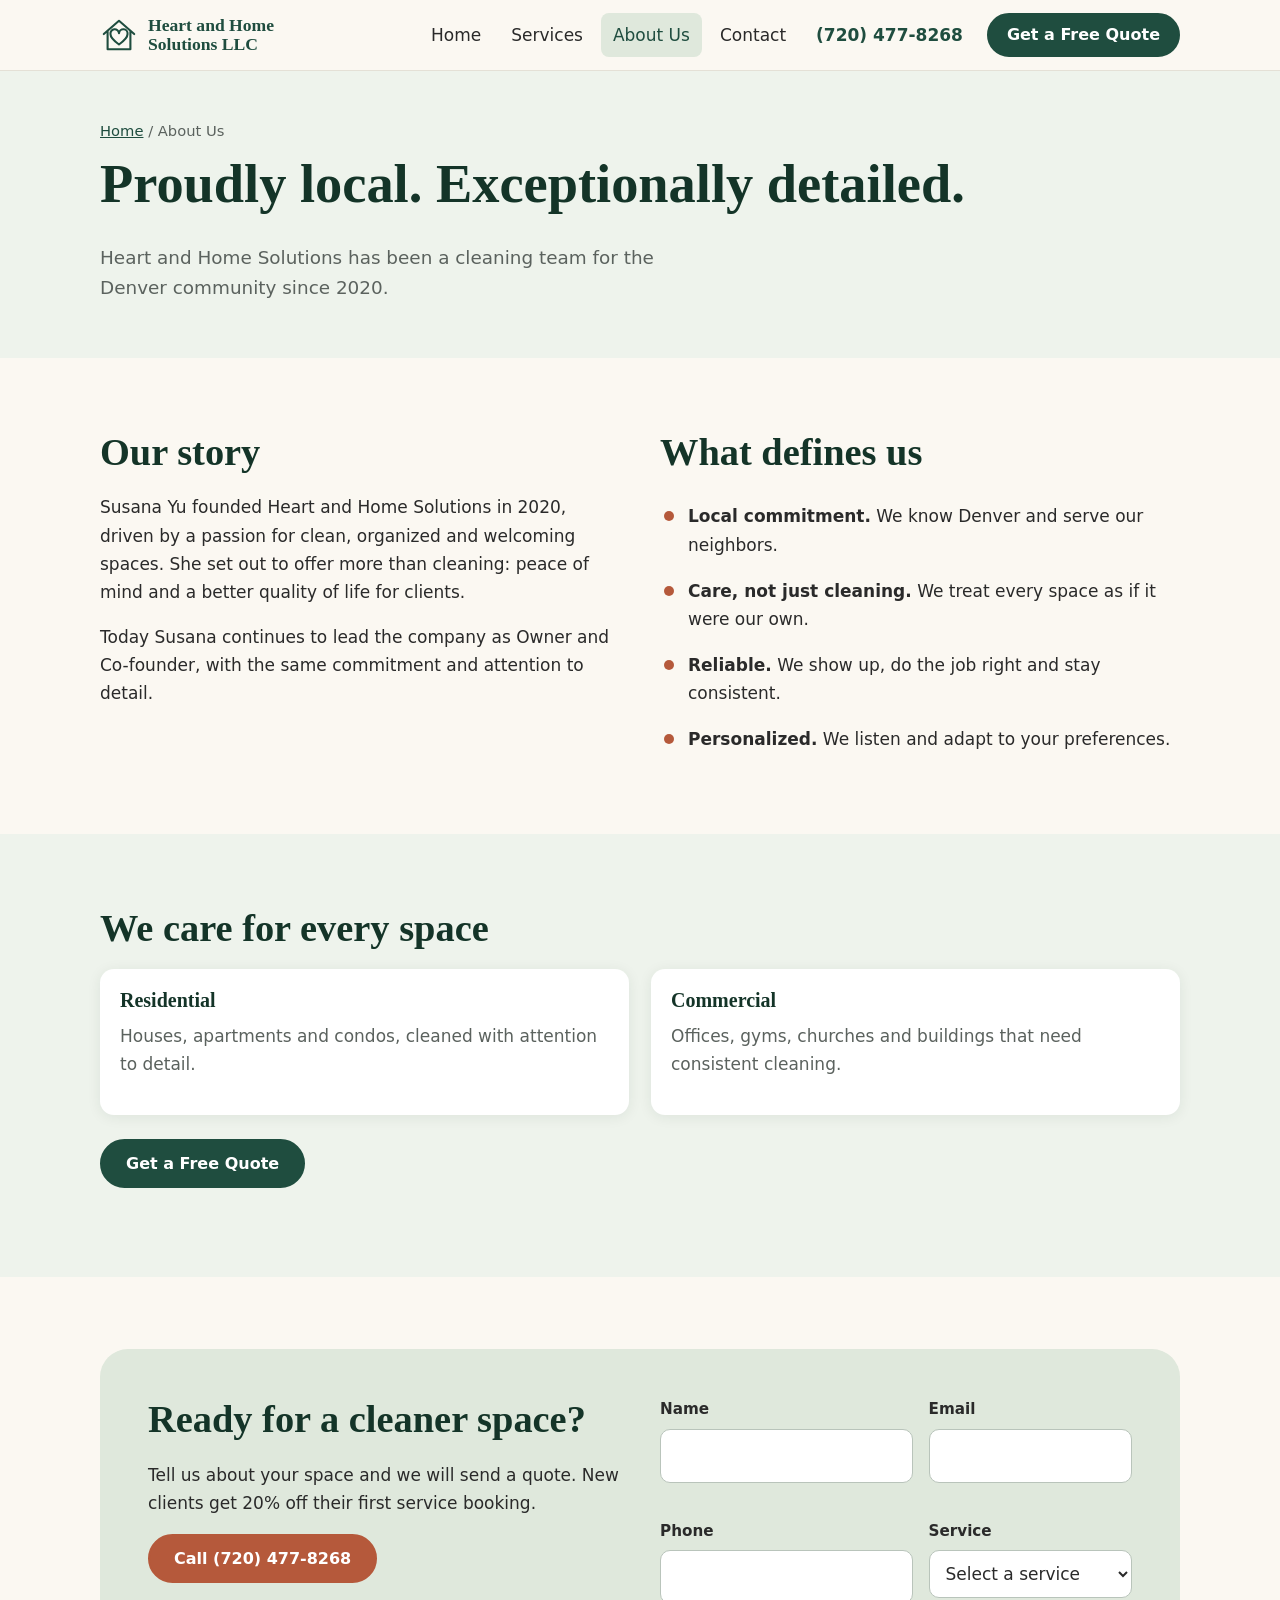
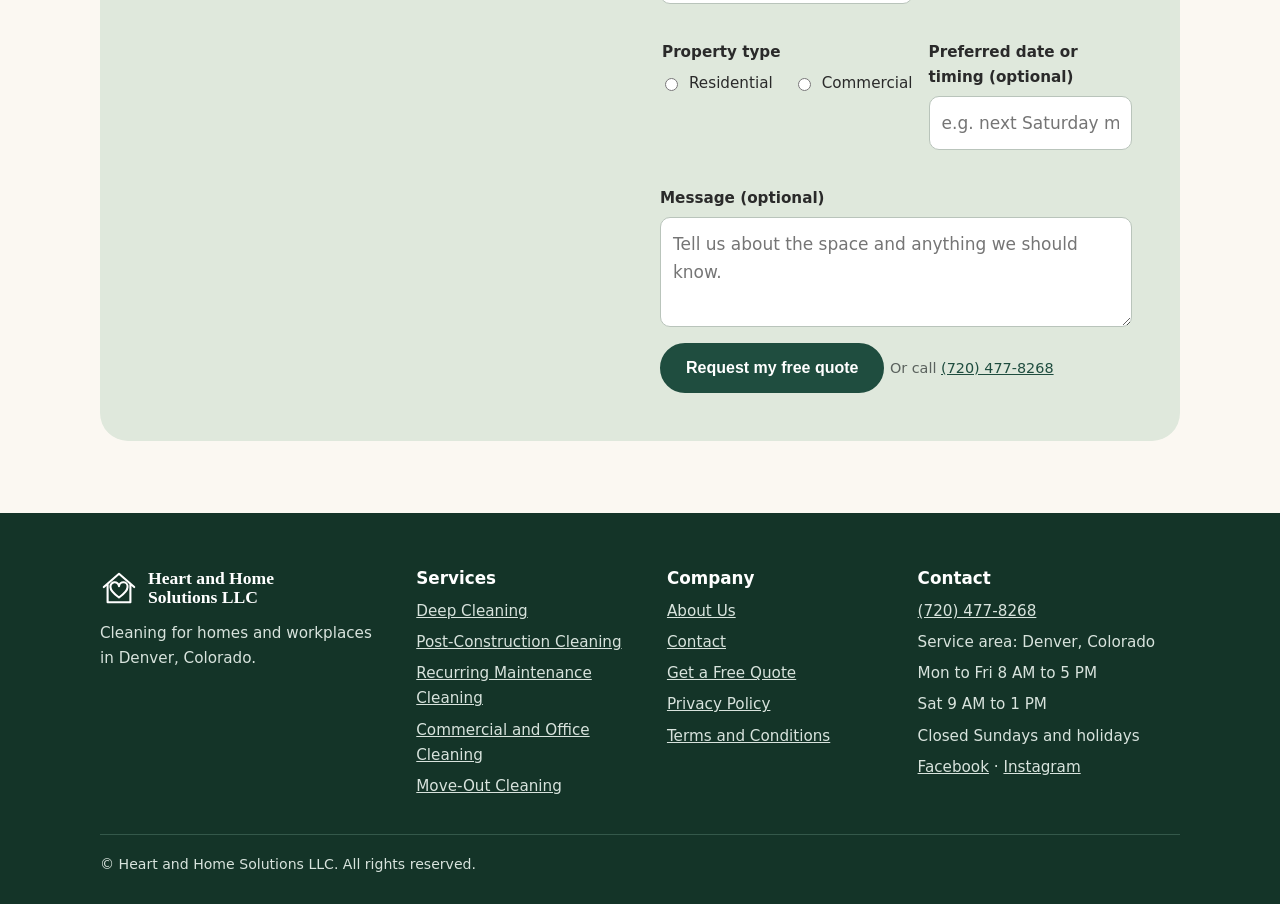
==== about/index.html @ 2b4c795c "Add files via upload" ====
<!doctype html><html lang="en"><head><meta charset="utf-8"><meta name="viewport" content="width=device-width,initial-scale=1"><title>About us | Heart and Home Solutions LLC, Denver cleaning</title><meta name="description" content="Meet Heart and Home Solutions LLC, a local Denver cleaning company founded by Susana Yu in 2020."><link rel="canonical" href="https://heartandhomesolutionsllc.com/about/">
<meta property="og:type" content="website"><meta property="og:site_name" content="Heart and Home Solutions LLC"><meta property="og:title" content="About us | Heart and Home Solutions LLC, Denver cleaning"><meta property="og:description" content="Meet Heart and Home Solutions LLC, a local Denver cleaning company founded by Susana Yu in 2020."><meta property="og:url" content="https://heartandhomesolutionsllc.com/about/"><meta name="twitter:card" content="summary">
<meta name="theme-color" content="#1f4d3f"><link rel="icon" href="/favicon.svg" type="image/svg+xml"><link rel="stylesheet" href="/styles.css">
<script type="application/ld+json">{"@context": "https://schema.org", "@type": "HouseCleaning", "name": "Heart and Home Solutions LLC", "url": "https://heartandhomesolutionsllc.com/", "telephone": "+1 720-477-8268", "areaServed": {"@type": "City", "name": "Denver, Colorado"}, "sameAs": ["https://www.facebook.com/profile.php?id=100092509854651", "https://www.instagram.com/heartandhome_solutions/"], "openingHoursSpecification": [{"@type": "OpeningHoursSpecification", "dayOfWeek": ["Monday", "Tuesday", "Wednesday", "Thursday", "Friday"], "opens": "08:00", "closes": "17:00"}, {"@type": "OpeningHoursSpecification", "dayOfWeek": "Saturday", "opens": "09:00", "closes": "13:00"}]}</script></head><body><a class="skip" href="#main">Skip to content</a><header><div class="w hb"><a class="brand" href="/" aria-label="Heart and Home Solutions LLC, home"><svg width="38" height="38" viewBox="0 0 40 40" fill="none" stroke="currentColor" stroke-width="2.2" stroke-linecap="round" stroke-linejoin="round" aria-hidden="true"><path d="M4 19L20 5l16 14M8 16v19h24V16"/><path d="M20 30c-7-5-9-8-9-11a4.5 4.5 0 019-1 4.5 4.5 0 019 1c0 3-2 6-9 11z"/></svg><span>Heart and Home<br>Solutions LLC</span></a>
<button id="mb" aria-label="Menu" aria-expanded="false" aria-controls="nav"><svg width="22" height="22" viewBox="0 0 24 24" fill="none" stroke="currentColor" stroke-width="2.2" stroke-linecap="round"><path d="M3 6h18M3 12h18M3 18h18"/></svg></button>
<nav id="nav" aria-label="Main"><a href="/">Home</a><a href="/services/">Services</a><a href="/about/" aria-current=page>About Us</a><a href="/contact/">Contact</a><a class="ph" href="tel:+17204778268">(720) 477-8268</a><a class="btn" href="/contact/#quote">Get a Free Quote</a></nav></div></header><main id="main"><section class="hdr"><div class="w"><p class="crumb"><a href="/">Home</a> / About Us</p><h1>Proudly local. Exceptionally detailed.</h1><p class="lead">Heart and Home Solutions has been a cleaning team for the Denver community since 2020.</p></div></section>
<section class="sec"><div class="w two"><div><h2>Our story</h2><p>Susana Yu founded Heart and Home Solutions in 2020, driven by a passion for clean, organized and welcoming spaces. She set out to offer more than cleaning: peace of mind and a better quality of life for clients.</p><p>Today Susana continues to lead the company as Owner and Co-founder, with the same commitment and attention to detail.</p></div>
<div><h2>What defines us</h2><ul class="ul"><li><b>Local commitment.</b> We know Denver and serve our neighbors.</li><li><b>Care, not just cleaning.</b> We treat every space as if it were our own.</li><li><b>Reliable.</b> We show up, do the job right and stay consistent.</li><li><b>Personalized.</b> We listen and adapt to your preferences.</li></ul></div></div></section>
<section class="sec alt"><div class="w"><h2>We care for every space</h2><div class="cards"><article class="card"><div class="cb"><h3>Residential</h3><p>Houses, apartments and condos, cleaned with attention to detail.</p></div></article><article class="card"><div class="cb"><h3>Commercial</h3><p>Offices, gyms, churches and buildings that need consistent cleaning.</p></div></article></div><p style="margin-top:24px"><a class="btn" href="/contact/#quote">Get a Free Quote</a></p></div></section><section class="sec"><div class="w"><div class="fin"><div class="two"><div><h2>Ready for a cleaner space?</h2><p>Tell us about your space and we will send a quote. New clients get 20% off their first service booking.</p><p><a class="btn t" href="tel:+17204778268">Call (720) 477-8268</a></p></div><div id="quote"><form id="quote-form" novalidate data-endpoint="">
<div class="f"><label for="name">Name</label><input id="name" name="name" type="text" autocomplete="name" ><span class="err" id="e-name" role="alert"></span></div><div class="f"><label for="email">Email</label><input id="email" name="email" type="email" autocomplete="email" ><span class="err" id="e-email" role="alert"></span></div><div class="f"><label for="phone">Phone</label><input id="phone" name="phone" type="tel" autocomplete="tel" ><span class="err" id="e-phone" role="alert"></span></div>
<div class="f"><label for="service">Service</label><select id="service" name="service"><option value="">Select a service</option><option value="deep-cleaning">Deep Cleaning</option><option value="post-construction-cleaning">Post-Construction Cleaning</option><option value="recurring-cleaning">Recurring Maintenance Cleaning</option><option value="commercial-cleaning">Commercial and Office Cleaning</option><option value="move-out-cleaning">Move-Out Cleaning</option><option value="not-sure">Not sure yet</option></select><span class="err" id="e-service" role="alert"></span></div>
<fieldset class="f"><legend>Property type</legend><div class="rad"><label><input type="radio" name="property" value="Residential"> Residential</label><label><input type="radio" name="property" value="Commercial"> Commercial</label></div><span class="err" id="e-property" role="alert"></span></fieldset>
<div class="f"><label for="timing">Preferred date or timing (optional)</label><input id="timing" name="timing" type="text" autocomplete="off" placeholder="e.g. next Saturday morning"><span class="err" id="e-timing" role="alert"></span></div>
<div class="f full"><label for="message">Message (optional)</label><textarea id="message" name="message" rows="3" placeholder="Tell us about the space and anything we should know."></textarea></div>
<div class="full"><button class="btn" type="submit">Request my free quote</button> <span style="color:var(--m);font-size:.9rem">Or call <a href="tel:+17204778268">(720) 477-8268</a></span></div></form>
<div class="ok" id="ok" tabindex="-1"><h3>Quote request ready</h3><p id="ok-msg"></p><a class="btn" id="sms" href="#">Text this request</a> <a class="btn o" href="tel:+17204778268">Call (720) 477-8268</a></div></div></div></div></div></section></main><footer><div class="w"><div class="fg"><div><div class="brand" style="color:#fff"><svg width="38" height="38" viewBox="0 0 40 40" fill="none" stroke="currentColor" stroke-width="2.2" stroke-linecap="round" stroke-linejoin="round" aria-hidden="true"><path d="M4 19L20 5l16 14M8 16v19h24V16"/><path d="M20 30c-7-5-9-8-9-11a4.5 4.5 0 019-1 4.5 4.5 0 019 1c0 3-2 6-9 11z"/></svg><span>Heart and Home<br>Solutions LLC</span></div><p style="margin-top:14px">Cleaning for homes and workplaces in Denver, Colorado.</p></div>
<div><h2>Services</h2><ul><li><a href="/services/deep-cleaning/">Deep Cleaning</a></li><li><a href="/services/post-construction-cleaning/">Post-Construction Cleaning</a></li><li><a href="/services/recurring-cleaning/">Recurring Maintenance Cleaning</a></li><li><a href="/services/commercial-cleaning/">Commercial and Office Cleaning</a></li><li><a href="/services/move-out-cleaning/">Move-Out Cleaning</a></li></ul></div><div><h2>Company</h2><ul><li><a href="/about/">About Us</a></li><li><a href="/contact/">Contact</a></li><li><a href="/contact/#quote">Get a Free Quote</a></li><li><a href="https://heartandhomesolutionsllc.com/policy-privacy">Privacy Policy</a></li><li><a href="https://heartandhomesolutionsllc.com/terms-conditions">Terms and Conditions</a></li></ul></div>
<div><h2>Contact</h2><ul><li><a href="tel:+17204778268">(720) 477-8268</a></li><li>Service area: Denver, Colorado</li><li>Mon to Fri 8 AM to 5 PM</li><li>Sat 9 AM to 1 PM</li><li>Closed Sundays and holidays</li><li><a href="https://www.facebook.com/profile.php?id=100092509854651" rel="noopener">Facebook</a> · <a href="https://www.instagram.com/heartandhome_solutions/" rel="noopener">Instagram</a></li></ul></div></div>
<div class="sm">© Heart and Home Solutions LLC. All rights reserved.</div></div></footer><script src="/site.js"></script></body></html>
---- styles.css ----
*{box-sizing:border-box}html{scroll-behavior:smooth;scroll-padding-top:84px}
:root{--g:#1f4d3f;--gd:#143428;--iv:#fbf8f2;--sg:#dfe8dc;--sgl:#eef3ec;--t:#b5593b;--c:#2a2a2a;--m:#5b625e;--r:14px}
body{margin:0;background:var(--iv);color:var(--c);font:17px/1.65 system-ui,-apple-system,"Segoe UI",Roboto,sans-serif;overflow-x:hidden}
h1,h2,h3{font-family:Georgia,"Iowan Old Style",serif;color:var(--gd);line-height:1.15;margin:0 0 .5em;font-weight:600}
h1{font-size:clamp(2.1rem,5vw,3.4rem)}h2{font-size:clamp(1.7rem,3.4vw,2.4rem)}h3{font-size:1.25rem}
a{color:var(--g)}img,svg{max-width:100%}p{margin:0 0 1em}
.w{max-width:1120px;margin:0 auto;padding:0 20px}.sec{padding:72px 0}.alt{background:var(--sgl)}
.btn{display:inline-block;padding:13px 24px;border-radius:999px;background:var(--g);color:#fff;text-decoration:none;font-weight:600;border:2px solid var(--g);cursor:pointer;font-size:1rem;line-height:1.2}
.btn:hover{background:var(--gd)}.btn.o{background:transparent;color:var(--g)}.btn.o:hover{background:var(--sg)}.btn.t{background:var(--t);border-color:var(--t)}.btn.t:hover{background:#9a4a30}
:focus-visible{outline:3px solid var(--t);outline-offset:3px}
.skip{position:absolute;left:-999px}.skip:focus{left:10px;top:10px;background:#fff;padding:8px;z-index:99}
header{position:sticky;top:0;z-index:50;background:rgba(251,248,242,.96);border-bottom:1px solid #e4e0d6;backdrop-filter:blur(6px)}
.hb{display:flex;align-items:center;gap:20px;min-height:70px}
.brand{display:flex;align-items:center;gap:10px;text-decoration:none;color:var(--g);font-family:Georgia,serif;font-weight:600;font-size:1.1rem;line-height:1.1}
nav{margin-left:auto;display:flex;gap:6px;align-items:center}nav a{padding:8px 12px;text-decoration:none;color:var(--c);border-radius:8px;font-weight:500}
nav a:hover,nav a[aria-current]{color:var(--g);background:var(--sg)}nav .btn{color:#fff;margin-left:6px;padding:10px 18px}nav .btn:hover{background:var(--gd)}
.ph{font-weight:600;text-decoration:none;color:var(--g);white-space:nowrap}
#mb{display:none;margin-left:auto;background:none;border:2px solid var(--g);border-radius:10px;padding:8px 10px;color:var(--g);cursor:pointer}
.hero{padding:56px 0 64px}.hg{display:grid;grid-template-columns:1.1fr .9fr;gap:48px;align-items:center}
.lead{font-size:1.15rem;color:var(--m);max-width:34em}.cta{display:flex;gap:12px;flex-wrap:wrap;margin-top:24px}
.panel{background:var(--sg);border-radius:28px;padding:36px;color:var(--g);position:relative;min-height:380px;display:flex;flex-direction:column;justify-content:center;align-items:center;text-align:center}
.panel svg{width:150px;height:150px}.panel p{font-family:Georgia,serif;font-size:1.5rem;color:var(--gd);margin:14px 0 0;line-height:1.25}
.chip{position:absolute;left:20px;bottom:20px;background:#fff;border-radius:12px;padding:10px 14px;box-shadow:0 6px 18px rgba(20,52,40,.12);font-size:.95rem;text-align:left;line-height:1.3}.chip b{color:var(--t)}
.trust{background:var(--g);color:#fff}.trust ul{list-style:none;margin:0;padding:18px 0;display:flex;flex-wrap:wrap;gap:10px 34px;justify-content:center;font-weight:500}
.cards{display:grid;grid-template-columns:repeat(auto-fit,minmax(240px,1fr));gap:22px}
.card{background:#fff;border-radius:var(--r);overflow:hidden;box-shadow:0 2px 14px rgba(20,52,40,.08);display:flex;flex-direction:column}
.card .top{height:110px;display:flex;align-items:center;justify-content:center;color:var(--g);background:var(--sg)}
.card:nth-child(2) .top{background:#f1ddd2;color:#8a3f26}.card:nth-child(4) .top{background:#cfe0d8}.card:nth-child(5) .top{background:#efe7d3;color:#5c4a1a}
.card .top svg{width:44px;height:44px}.cb{padding:20px;display:flex;flex-direction:column;flex:1}.cb p{color:var(--m);flex:1}.cb a.l{font-weight:600}
.promo{background:var(--g);color:#fff;border-radius:28px;padding:48px;display:grid;grid-template-columns:1.4fr 1fr;gap:28px;align-items:center}
.promo h2{color:#fff}.promo p{color:#e3ece7}.big{font-family:Georgia,serif;font-size:5rem;line-height:1;color:#fff}
.two{display:grid;grid-template-columns:1fr 1fr;gap:40px;align-items:start}
.ul{list-style:none;padding:0;margin:0}.ul li{padding:9px 0 9px 28px;position:relative}.ul li:before{content:"";position:absolute;left:4px;top:18px;width:10px;height:10px;border-radius:50%;background:var(--t)}
.steps{counter-reset:s;display:grid;grid-template-columns:repeat(auto-fit,minmax(230px,1fr));gap:22px;list-style:none;padding:0}
.steps li{counter-increment:s;background:#fff;border-radius:var(--r);padding:26px;position:relative}
.steps li:before{content:counter(s);display:flex;align-items:center;justify-content:center;width:38px;height:38px;border-radius:50%;background:var(--g);color:#fff;font-weight:700;margin-bottom:12px}
.rv{display:grid;grid-template-columns:repeat(auto-fit,minmax(250px,1fr));gap:20px}
blockquote{margin:0;background:#fff;border-radius:var(--r);padding:24px;border-left:4px solid var(--t);box-shadow:0 2px 14px rgba(20,52,40,.06)}
blockquote p{margin:0 0 12px}cite{font-style:normal;font-weight:600;color:var(--g)}
.rate{font-size:1.1rem;margin-bottom:22px}.rate b{color:var(--t);font-size:1.6rem}
details{background:#fff;border-radius:12px;margin-bottom:10px;padding:0 20px;box-shadow:0 1px 8px rgba(20,52,40,.06)}
summary{cursor:pointer;padding:16px 0;font-weight:600;color:var(--gd)}details p{color:var(--m)}
.fin{background:var(--sg);border-radius:28px;padding:48px}
form{display:grid;gap:16px;grid-template-columns:1fr 1fr}.f{display:flex;flex-direction:column;gap:6px}.full{grid-column:1/-1}
label,legend{font-weight:600;font-size:.95rem}input,select,textarea{font:inherit;padding:12px;border:1.5px solid #b9c4bb;border-radius:10px;background:#fff;color:var(--c);width:100%}
input[aria-invalid=true],select[aria-invalid=true]{border-color:#b3261e}.err{color:#b3261e;font-size:.88rem;min-height:1em}
fieldset{border:0;padding:0;margin:0}.rad{display:flex;gap:20px;padding-top:6px}.rad label{font-weight:400;display:flex;gap:8px;align-items:center}.rad input{width:auto}
.ok{display:none;background:#fff;border-radius:var(--r);padding:28px;border:2px solid var(--g)}.ok.show{display:block}
.crumb{font-size:.92rem;color:var(--m);margin-bottom:10px}.hdr{padding:48px 0 36px;background:var(--sgl)}
footer{background:var(--gd);color:#d8e3dd;padding:56px 0 28px;font-size:.95rem}footer h2{font-size:1.05rem;color:#fff;font-family:system-ui,sans-serif}
footer a{color:#d8e3dd}.fg{display:grid;grid-template-columns:1.3fr 1fr 1fr 1.2fr;gap:32px}footer ul{list-style:none;padding:0;margin:0}footer li{padding:3px 0}
.sm{border-top:1px solid #34584a;margin-top:32px;padding-top:18px;font-size:.88rem}
@media(max-width:860px){#mb{display:block}.ph{display:none}nav{display:none;position:absolute;left:0;right:0;top:100%;background:var(--iv);flex-direction:column;align-items:stretch;padding:12px 20px 20px;border-bottom:1px solid #e4e0d6}
nav.open{display:flex}nav .btn{margin:8px 0 0;text-align:center}.hg,.promo,.two,.fg{grid-template-columns:1fr}.panel{min-height:280px}.sec{padding:52px 0}.promo,.fin{padding:30px 22px}form{grid-template-columns:1fr}.big{font-size:3.6rem}}
@media(prefers-reduced-motion:reduce){html{scroll-behavior:auto}}
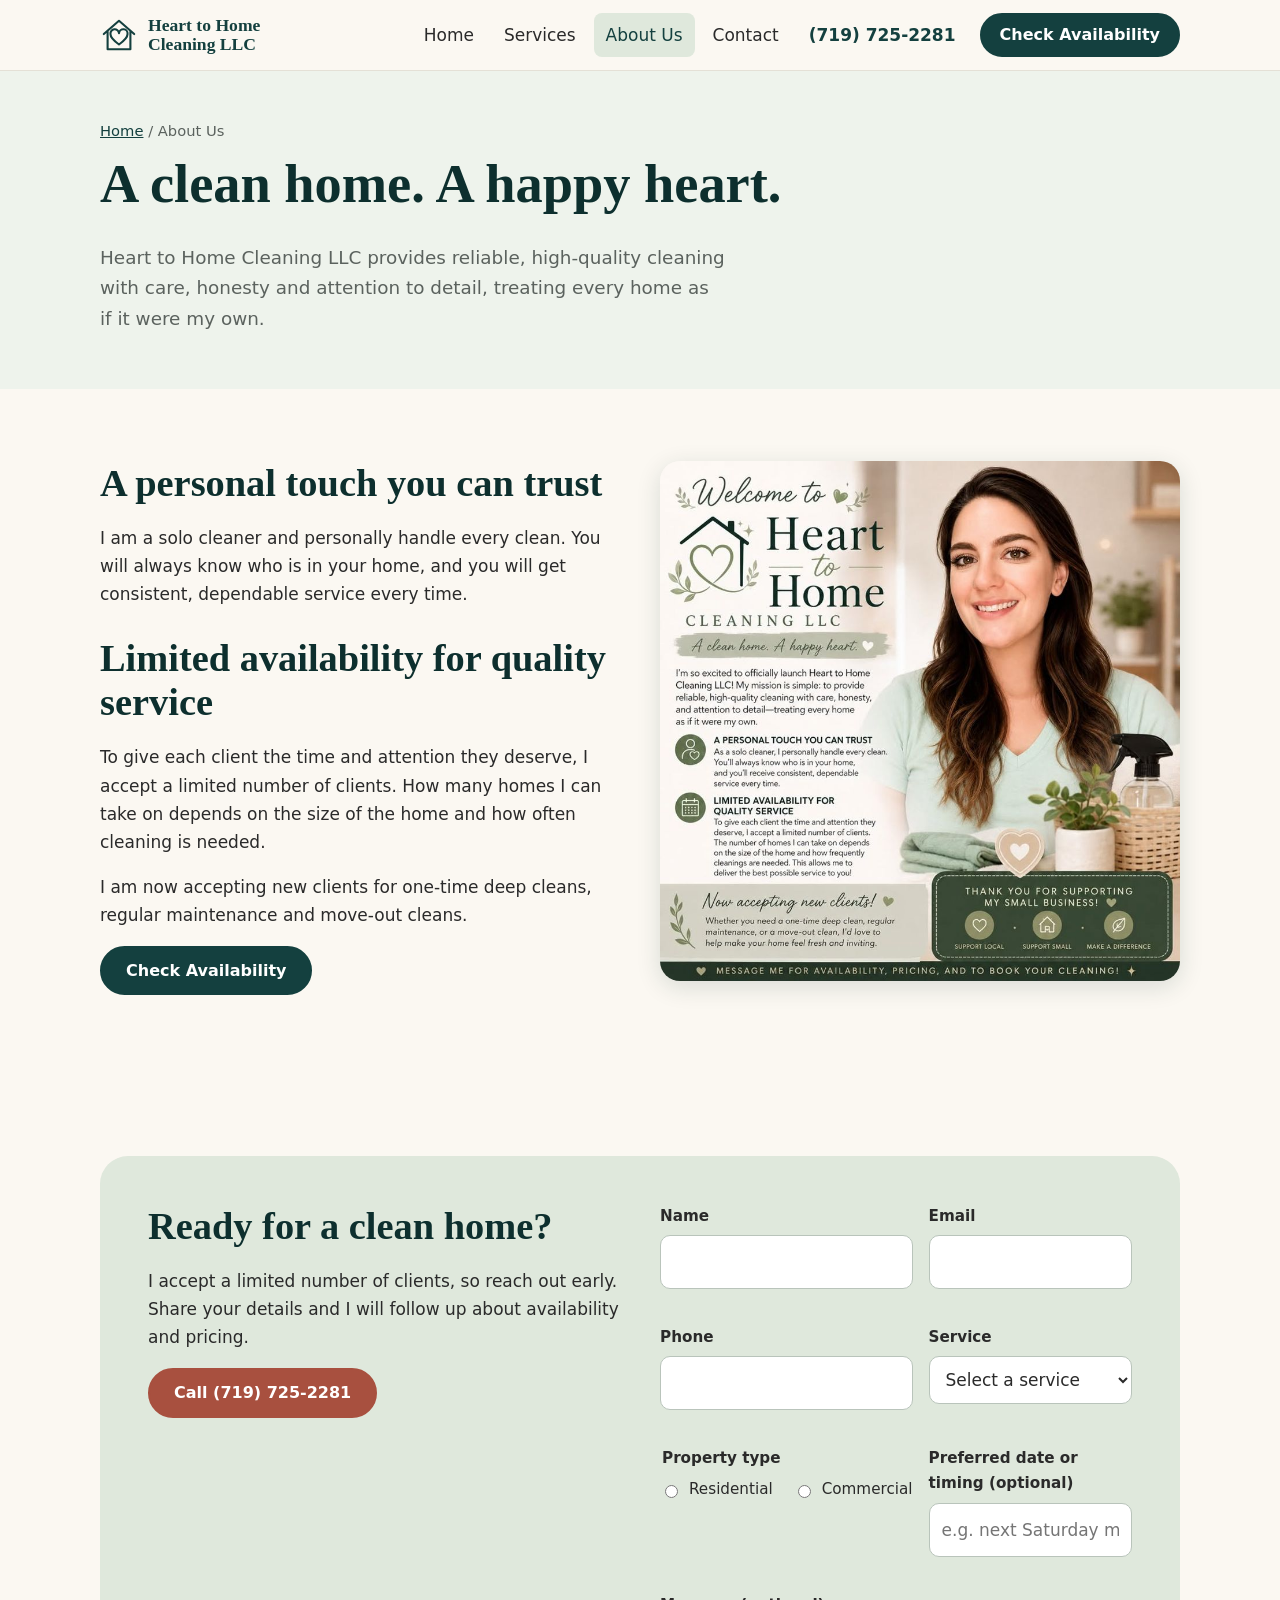
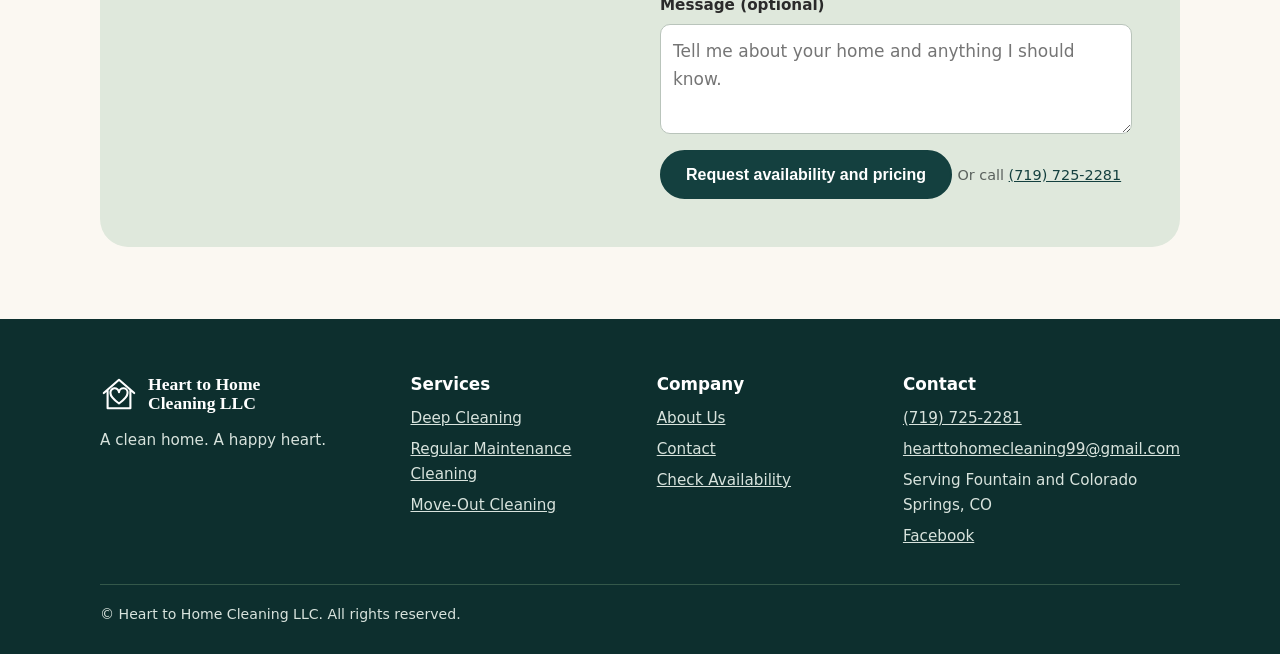
==== commit 3d26f430: "Add files via upload" ====
--- a/about/index.html
+++ b/about/index.html
@@ -1,19 +1,17 @@
-<!doctype html><html lang="en"><head><meta charset="utf-8"><meta name="viewport" content="width=device-width,initial-scale=1"><title>About us | Heart and Home Solutions LLC, Denver cleaning</title><meta name="description" content="Meet Heart and Home Solutions LLC, a local Denver cleaning company founded by Susana Yu in 2020."><link rel="canonical" href="https://heartandhomesolutionsllc.com/about/">
-<meta property="og:type" content="website"><meta property="og:site_name" content="Heart and Home Solutions LLC"><meta property="og:title" content="About us | Heart and Home Solutions LLC, Denver cleaning"><meta property="og:description" content="Meet Heart and Home Solutions LLC, a local Denver cleaning company founded by Susana Yu in 2020."><meta property="og:url" content="https://heartandhomesolutionsllc.com/about/"><meta name="twitter:card" content="summary">
-<meta name="theme-color" content="#1f4d3f"><link rel="icon" href="/favicon.svg" type="image/svg+xml"><link rel="stylesheet" href="/styles.css">
-<script type="application/ld+json">{"@context": "https://schema.org", "@type": "HouseCleaning", "name": "Heart and Home Solutions LLC", "url": "https://heartandhomesolutionsllc.com/", "telephone": "+1 720-477-8268", "areaServed": {"@type": "City", "name": "Denver, Colorado"}, "sameAs": ["https://www.facebook.com/profile.php?id=100092509854651", "https://www.instagram.com/heartandhome_solutions/"], "openingHoursSpecification": [{"@type": "OpeningHoursSpecification", "dayOfWeek": ["Monday", "Tuesday", "Wednesday", "Thursday", "Friday"], "opens": "08:00", "closes": "17:00"}, {"@type": "OpeningHoursSpecification", "dayOfWeek": "Saturday", "opens": "09:00", "closes": "13:00"}]}</script></head><body><a class="skip" href="#main">Skip to content</a><header><div class="w hb"><a class="brand" href="/" aria-label="Heart and Home Solutions LLC, home"><svg width="38" height="38" viewBox="0 0 40 40" fill="none" stroke="currentColor" stroke-width="2.2" stroke-linecap="round" stroke-linejoin="round" aria-hidden="true"><path d="M4 19L20 5l16 14M8 16v19h24V16"/><path d="M20 30c-7-5-9-8-9-11a4.5 4.5 0 019-1 4.5 4.5 0 019 1c0 3-2 6-9 11z"/></svg><span>Heart and Home<br>Solutions LLC</span></a>
+<!doctype html><html lang="en"><head><meta charset="utf-8"><meta name="viewport" content="width=device-width,initial-scale=1"><title>About Heart to Home Cleaning | Colorado Springs and Fountain, CO</title><meta name="description" content="Meet the solo cleaner behind Heart to Home Cleaning LLC. Reliable, high-quality cleaning with care, honesty and attention to detail."><link rel="canonical" href="https://YOURDOMAIN.com/about/">
+<meta property="og:type" content="website"><meta property="og:site_name" content="Heart to Home Cleaning LLC"><meta property="og:title" content="About Heart to Home Cleaning | Colorado Springs and Fountain, CO"><meta property="og:description" content="Meet the solo cleaner behind Heart to Home Cleaning LLC. Reliable, high-quality cleaning with care, honesty and attention to detail."><meta property="og:url" content="https://YOURDOMAIN.com/about/"><meta property="og:image" content="https://YOURDOMAIN.com/images/heart-to-home-logo.jpg"><meta name="twitter:card" content="summary">
+<meta name="theme-color" content="#14403f"><link rel="icon" href="/favicon.svg" type="image/svg+xml"><link rel="stylesheet" href="/styles.css"><script type="application/ld+json">{"@context": "https://schema.org", "@type": "HouseCleaning", "name": "Heart to Home Cleaning LLC", "url": "https://YOURDOMAIN.com/", "telephone": "+1 719-725-2281", "email": "hearttohomecleaning99@gmail.com", "areaServed": [{"@type": "City", "name": "Colorado Springs, CO"}, {"@type": "City", "name": "Fountain, CO"}], "sameAs": ["https://www.facebook.com/profile.php?id=61593147933309"]}</script></head><body><a class="skip" href="#main">Skip to content</a><header><div class="w hb"><a class="brand" href="/" aria-label="Heart to Home Cleaning LLC, home"><svg width="38" height="38" viewBox="0 0 40 40" fill="none" stroke="currentColor" stroke-width="2.2" stroke-linecap="round" stroke-linejoin="round" aria-hidden="true"><path d="M4 19L20 5l16 14M8 16v19h24V16"/><path d="M20 30c-7-5-9-8-9-11a4.5 4.5 0 019-1 4.5 4.5 0 019 1c0 3-2 6-9 11z"/></svg><span>Heart to Home<br>Cleaning LLC</span></a>
 <button id="mb" aria-label="Menu" aria-expanded="false" aria-controls="nav"><svg width="22" height="22" viewBox="0 0 24 24" fill="none" stroke="currentColor" stroke-width="2.2" stroke-linecap="round"><path d="M3 6h18M3 12h18M3 18h18"/></svg></button>
-<nav id="nav" aria-label="Main"><a href="/">Home</a><a href="/services/">Services</a><a href="/about/" aria-current=page>About Us</a><a href="/contact/">Contact</a><a class="ph" href="tel:+17204778268">(720) 477-8268</a><a class="btn" href="/contact/#quote">Get a Free Quote</a></nav></div></header><main id="main"><section class="hdr"><div class="w"><p class="crumb"><a href="/">Home</a> / About Us</p><h1>Proudly local. Exceptionally detailed.</h1><p class="lead">Heart and Home Solutions has been a cleaning team for the Denver community since 2020.</p></div></section>
-<section class="sec"><div class="w two"><div><h2>Our story</h2><p>Susana Yu founded Heart and Home Solutions in 2020, driven by a passion for clean, organized and welcoming spaces. She set out to offer more than cleaning: peace of mind and a better quality of life for clients.</p><p>Today Susana continues to lead the company as Owner and Co-founder, with the same commitment and attention to detail.</p></div>
-<div><h2>What defines us</h2><ul class="ul"><li><b>Local commitment.</b> We know Denver and serve our neighbors.</li><li><b>Care, not just cleaning.</b> We treat every space as if it were our own.</li><li><b>Reliable.</b> We show up, do the job right and stay consistent.</li><li><b>Personalized.</b> We listen and adapt to your preferences.</li></ul></div></div></section>
-<section class="sec alt"><div class="w"><h2>We care for every space</h2><div class="cards"><article class="card"><div class="cb"><h3>Residential</h3><p>Houses, apartments and condos, cleaned with attention to detail.</p></div></article><article class="card"><div class="cb"><h3>Commercial</h3><p>Offices, gyms, churches and buildings that need consistent cleaning.</p></div></article></div><p style="margin-top:24px"><a class="btn" href="/contact/#quote">Get a Free Quote</a></p></div></section><section class="sec"><div class="w"><div class="fin"><div class="two"><div><h2>Ready for a cleaner space?</h2><p>Tell us about your space and we will send a quote. New clients get 20% off their first service booking.</p><p><a class="btn t" href="tel:+17204778268">Call (720) 477-8268</a></p></div><div id="quote"><form id="quote-form" novalidate data-endpoint="">
+<nav id="nav" aria-label="Main"><a href="/">Home</a><a href="/services/">Services</a><a href="/about/" aria-current=page>About Us</a><a href="/contact/">Contact</a><a class="ph" href="tel:+17197252281">(719) 725-2281</a><a class="btn" href="/contact/#quote">Check Availability</a></nav></div></header><main id="main"><section class="hdr"><div class="w"><p class="crumb"><a href="/">Home</a> / About Us</p><h1>A clean home. A happy heart.</h1><p class="lead">Heart to Home Cleaning LLC provides reliable, high-quality cleaning with care, honesty and attention to detail, treating every home as if it were my own.</p></div></section>
+<section class="sec"><div class="w two"><div><h2>A personal touch you can trust</h2><p>I am a solo cleaner and personally handle every clean. You will always know who is in your home, and you will get consistent, dependable service every time.</p><h2 style="margin-top:28px">Limited availability for quality service</h2><p>To give each client the time and attention they deserve, I accept a limited number of clients. How many homes I can take on depends on the size of the home and how often cleaning is needed.</p><p>I am now accepting new clients for one-time deep cleans, regular maintenance and move-out cleans.</p><p><a class="btn" href="/contact/#quote">Check Availability</a></p></div>
+<img class="ph2" src="/images/welcome-note.jpg" width="900" height="900" loading="lazy" alt="Welcome note from Heart to Home Cleaning LLC with the owner, describing a personal touch and limited availability"></div></section><section class="sec"><div class="w"><div class="fin"><div class="two"><div><h2>Ready for a clean home?</h2><p>I accept a limited number of clients, so reach out early. Share your details and I will follow up about availability and pricing.</p><p><a class="btn t" href="tel:+17197252281">Call (719) 725-2281</a></p></div><div id="quote"><form id="quote-form" novalidate data-endpoint="">
 <div class="f"><label for="name">Name</label><input id="name" name="name" type="text" autocomplete="name" ><span class="err" id="e-name" role="alert"></span></div><div class="f"><label for="email">Email</label><input id="email" name="email" type="email" autocomplete="email" ><span class="err" id="e-email" role="alert"></span></div><div class="f"><label for="phone">Phone</label><input id="phone" name="phone" type="tel" autocomplete="tel" ><span class="err" id="e-phone" role="alert"></span></div>
-<div class="f"><label for="service">Service</label><select id="service" name="service"><option value="">Select a service</option><option value="deep-cleaning">Deep Cleaning</option><option value="post-construction-cleaning">Post-Construction Cleaning</option><option value="recurring-cleaning">Recurring Maintenance Cleaning</option><option value="commercial-cleaning">Commercial and Office Cleaning</option><option value="move-out-cleaning">Move-Out Cleaning</option><option value="not-sure">Not sure yet</option></select><span class="err" id="e-service" role="alert"></span></div>
+<div class="f"><label for="service">Service</label><select id="service" name="service"><option value="">Select a service</option><option value="deep-cleaning">Deep Cleaning</option><option value="recurring-cleaning">Regular Maintenance Cleaning</option><option value="move-out-cleaning">Move-Out Cleaning</option><option value="not-sure">Not sure yet</option></select><span class="err" id="e-service" role="alert"></span></div>
 <fieldset class="f"><legend>Property type</legend><div class="rad"><label><input type="radio" name="property" value="Residential"> Residential</label><label><input type="radio" name="property" value="Commercial"> Commercial</label></div><span class="err" id="e-property" role="alert"></span></fieldset>
 <div class="f"><label for="timing">Preferred date or timing (optional)</label><input id="timing" name="timing" type="text" autocomplete="off" placeholder="e.g. next Saturday morning"><span class="err" id="e-timing" role="alert"></span></div>
-<div class="f full"><label for="message">Message (optional)</label><textarea id="message" name="message" rows="3" placeholder="Tell us about the space and anything we should know."></textarea></div>
-<div class="full"><button class="btn" type="submit">Request my free quote</button> <span style="color:var(--m);font-size:.9rem">Or call <a href="tel:+17204778268">(720) 477-8268</a></span></div></form>
-<div class="ok" id="ok" tabindex="-1"><h3>Quote request ready</h3><p id="ok-msg"></p><a class="btn" id="sms" href="#">Text this request</a> <a class="btn o" href="tel:+17204778268">Call (720) 477-8268</a></div></div></div></div></div></section></main><footer><div class="w"><div class="fg"><div><div class="brand" style="color:#fff"><svg width="38" height="38" viewBox="0 0 40 40" fill="none" stroke="currentColor" stroke-width="2.2" stroke-linecap="round" stroke-linejoin="round" aria-hidden="true"><path d="M4 19L20 5l16 14M8 16v19h24V16"/><path d="M20 30c-7-5-9-8-9-11a4.5 4.5 0 019-1 4.5 4.5 0 019 1c0 3-2 6-9 11z"/></svg><span>Heart and Home<br>Solutions LLC</span></div><p style="margin-top:14px">Cleaning for homes and workplaces in Denver, Colorado.</p></div>
-<div><h2>Services</h2><ul><li><a href="/services/deep-cleaning/">Deep Cleaning</a></li><li><a href="/services/post-construction-cleaning/">Post-Construction Cleaning</a></li><li><a href="/services/recurring-cleaning/">Recurring Maintenance Cleaning</a></li><li><a href="/services/commercial-cleaning/">Commercial and Office Cleaning</a></li><li><a href="/services/move-out-cleaning/">Move-Out Cleaning</a></li></ul></div><div><h2>Company</h2><ul><li><a href="/about/">About Us</a></li><li><a href="/contact/">Contact</a></li><li><a href="/contact/#quote">Get a Free Quote</a></li><li><a href="https://heartandhomesolutionsllc.com/policy-privacy">Privacy Policy</a></li><li><a href="https://heartandhomesolutionsllc.com/terms-conditions">Terms and Conditions</a></li></ul></div>
-<div><h2>Contact</h2><ul><li><a href="tel:+17204778268">(720) 477-8268</a></li><li>Service area: Denver, Colorado</li><li>Mon to Fri 8 AM to 5 PM</li><li>Sat 9 AM to 1 PM</li><li>Closed Sundays and holidays</li><li><a href="https://www.facebook.com/profile.php?id=100092509854651" rel="noopener">Facebook</a> · <a href="https://www.instagram.com/heartandhome_solutions/" rel="noopener">Instagram</a></li></ul></div></div>
-<div class="sm">© Heart and Home Solutions LLC. All rights reserved.</div></div></footer><script src="/site.js"></script></body></html>+<div class="f full"><label for="message">Message (optional)</label><textarea id="message" name="message" rows="3" placeholder="Tell me about your home and anything I should know."></textarea></div>
+<div class="full"><button class="btn" type="submit">Request availability and pricing</button> <span style="color:var(--m);font-size:.9rem">Or call <a href="tel:+17197252281">(719) 725-2281</a></span></div></form>
+<div class="ok" id="ok" tabindex="-1"><h3>Quote request ready</h3><p id="ok-msg"></p><a class="btn" id="sms" href="#">Email this request</a> <a class="btn o" href="tel:+17197252281">Call (719) 725-2281</a></div></div></div></div></div></section></main><footer><div class="w"><div class="fg"><div><div class="brand" style="color:#fff"><svg width="38" height="38" viewBox="0 0 40 40" fill="none" stroke="currentColor" stroke-width="2.2" stroke-linecap="round" stroke-linejoin="round" aria-hidden="true"><path d="M4 19L20 5l16 14M8 16v19h24V16"/><path d="M20 30c-7-5-9-8-9-11a4.5 4.5 0 019-1 4.5 4.5 0 019 1c0 3-2 6-9 11z"/></svg><span>Heart to Home<br>Cleaning LLC</span></div><p style="margin-top:14px">A clean home. A happy heart.</p></div>
+<div><h2>Services</h2><ul><li><a href="/services/deep-cleaning/">Deep Cleaning</a></li><li><a href="/services/recurring-cleaning/">Regular Maintenance Cleaning</a></li><li><a href="/services/move-out-cleaning/">Move-Out Cleaning</a></li></ul></div><div><h2>Company</h2><ul><li><a href="/about/">About Us</a></li><li><a href="/contact/">Contact</a></li><li><a href="/contact/#quote">Check Availability</a></li></ul></div>
+<div><h2>Contact</h2><ul><li><a href="tel:+17197252281">(719) 725-2281</a></li><li><a href="mailto:hearttohomecleaning99@gmail.com">hearttohomecleaning99@gmail.com</a></li><li>Serving Fountain and Colorado Springs, CO</li><li><a href="https://www.facebook.com/profile.php?id=61593147933309" rel="noopener">Facebook</a></li></ul></div></div>
+<div class="sm">© Heart to Home Cleaning LLC. All rights reserved.</div></div></footer><script src="/site.js"></script></body></html>
--- a/styles.css
+++ b/styles.css
@@ -1,12 +1,12 @@
 *{box-sizing:border-box}html{scroll-behavior:smooth;scroll-padding-top:84px}
-:root{--g:#1f4d3f;--gd:#143428;--iv:#fbf8f2;--sg:#dfe8dc;--sgl:#eef3ec;--t:#b5593b;--c:#2a2a2a;--m:#5b625e;--r:14px}
+:root{--g:#14403f;--gd:#0d2f2e;--iv:#fbf8f2;--sg:#dfe8dc;--sgl:#eef3ec;--t:#a8503f;--c:#2a2a2a;--m:#5b625e;--r:14px}
 body{margin:0;background:var(--iv);color:var(--c);font:17px/1.65 system-ui,-apple-system,"Segoe UI",Roboto,sans-serif;overflow-x:hidden}
 h1,h2,h3{font-family:Georgia,"Iowan Old Style",serif;color:var(--gd);line-height:1.15;margin:0 0 .5em;font-weight:600}
 h1{font-size:clamp(2.1rem,5vw,3.4rem)}h2{font-size:clamp(1.7rem,3.4vw,2.4rem)}h3{font-size:1.25rem}
 a{color:var(--g)}img,svg{max-width:100%}p{margin:0 0 1em}
 .w{max-width:1120px;margin:0 auto;padding:0 20px}.sec{padding:72px 0}.alt{background:var(--sgl)}
 .btn{display:inline-block;padding:13px 24px;border-radius:999px;background:var(--g);color:#fff;text-decoration:none;font-weight:600;border:2px solid var(--g);cursor:pointer;font-size:1rem;line-height:1.2}
-.btn:hover{background:var(--gd)}.btn.o{background:transparent;color:var(--g)}.btn.o:hover{background:var(--sg)}.btn.t{background:var(--t);border-color:var(--t)}.btn.t:hover{background:#9a4a30}
+.btn:hover{background:var(--gd)}.btn.o{background:transparent;color:var(--g)}.btn.o:hover{background:var(--sg)}.btn.t{background:var(--t);border-color:var(--t)}.btn.t:hover{background:#8a4033}
 :focus-visible{outline:3px solid var(--t);outline-offset:3px}
 .skip{position:absolute;left:-999px}.skip:focus{left:10px;top:10px;background:#fff;padding:8px;z-index:99}
 header{position:sticky;top:0;z-index:50;background:rgba(251,248,242,.96);border-bottom:1px solid #e4e0d6;backdrop-filter:blur(6px)}
@@ -52,4 +52,6 @@
 .sm{border-top:1px solid #34584a;margin-top:32px;padding-top:18px;font-size:.88rem}
 @media(max-width:860px){#mb{display:block}.ph{display:none}nav{display:none;position:absolute;left:0;right:0;top:100%;background:var(--iv);flex-direction:column;align-items:stretch;padding:12px 20px 20px;border-bottom:1px solid #e4e0d6}
 nav.open{display:flex}nav .btn{margin:8px 0 0;text-align:center}.hg,.promo,.two,.fg{grid-template-columns:1fr}.panel{min-height:280px}.sec{padding:52px 0}.promo,.fin{padding:30px 22px}form{grid-template-columns:1fr}.big{font-size:3.6rem}}
-@media(prefers-reduced-motion:reduce){html{scroll-behavior:auto}}+@media(prefers-reduced-motion:reduce){html{scroll-behavior:auto}}.portrait{display:block;width:100%;max-width:460px;height:auto;border-radius:50%;margin:0 auto;box-shadow:0 10px 30px rgba(13,47,46,.18)}
+.ph2{width:100%;height:auto;border-radius:20px;box-shadow:0 6px 24px rgba(13,47,46,.14);display:block}.card .top svg{width:44px;height:44px}
+@media(max-width:860px){.portrait{max-width:300px}}
